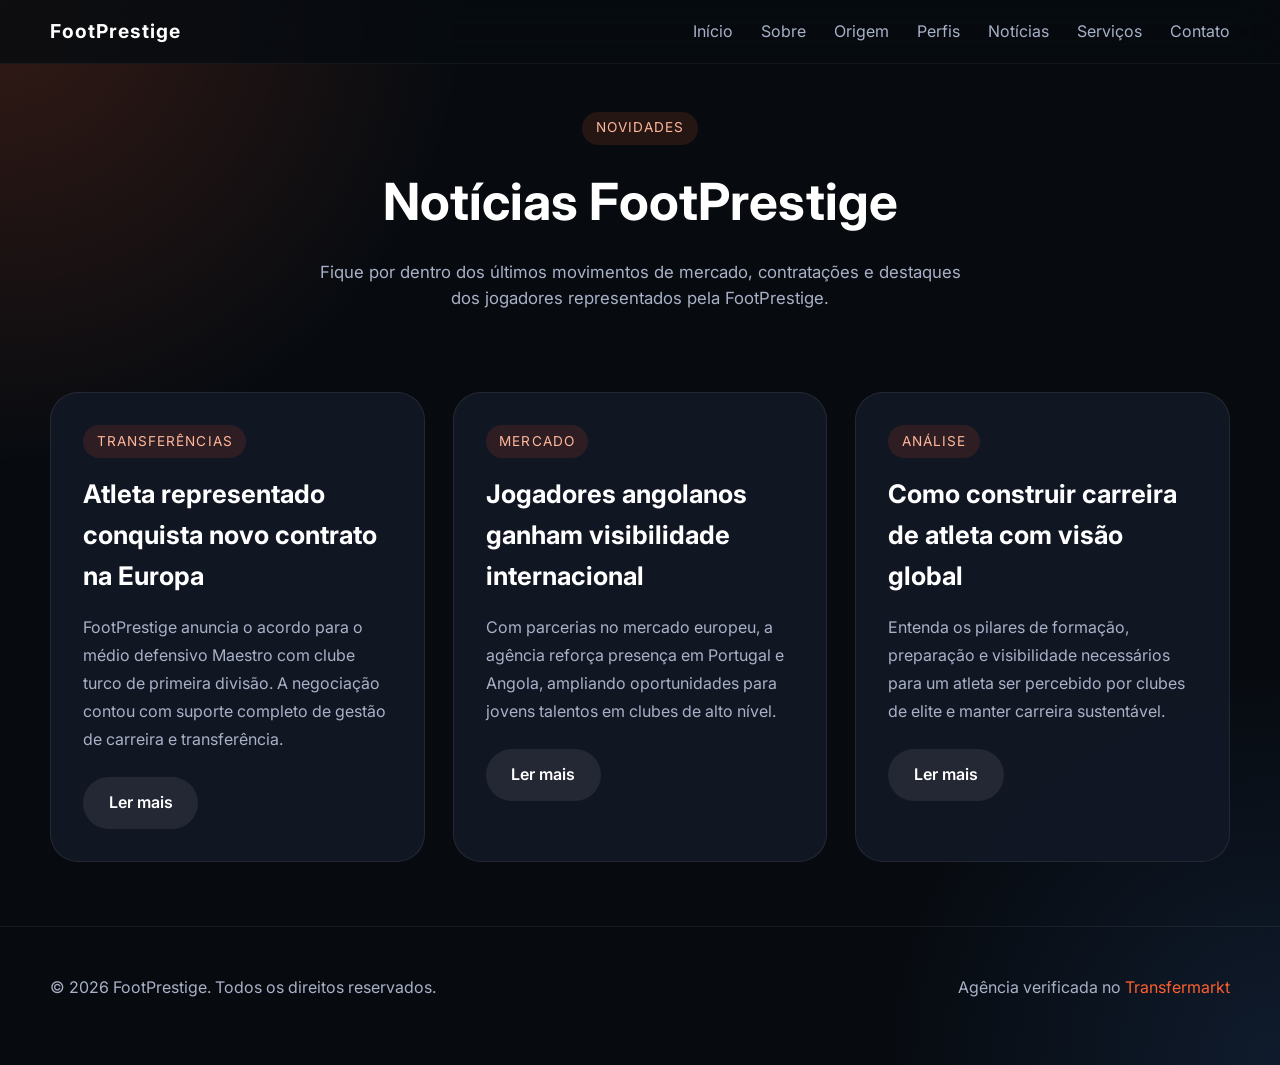
==== news.html @ 771ff5d2 "****" ====
<!DOCTYPE html>
<html lang="pt-BR">
<head>
  <meta charset="UTF-8" />
  <meta name="viewport" content="width=device-width, initial-scale=1.0" />
  <title>Notícias | FootPrestige</title>
  <link rel="stylesheet" href="common.css" />
  <link rel="stylesheet" href="news.css" />
  <link rel="preconnect" href="https://fonts.googleapis.com" />
  <link rel="preconnect" href="https://fonts.gstatic.com" crossorigin />
  <link href="https://fonts.googleapis.com/css2?family=Inter:wght@400;500;600;700;800&display=swap" rel="stylesheet" />
</head>
<body>
  <a class="skip-link" href="#main">Pular para o conteúdo</a>
  <header class="site-header">
    <div class="container header-inner">
      <a href="index.html" class="brand">FootPrestige</a>
      <button class="nav-toggle" aria-label="Abrir menu" id="navToggle" aria-controls="siteNav" aria-expanded="false">
        <span></span>
        <span></span>
        <span></span>
      </button>
      <nav class="site-nav" id="siteNav" role="navigation" aria-label="Menu principal">
        <a href="index.html#home">Início</a>
        <a href="index.html#about">Sobre</a>
        <a href="index.html#agency">Origem</a>
        <a href="players.html">Perfis</a>
        <a href="news.html">Notícias</a>
        <a href="index.html#services">Serviços</a>
        <a href="index.html#contact">Contato</a>
      </nav>
    </div>
  </header>

  <main id="main">
    <section class="hero-page">
      <div class="container">
        <div class="page-header">
          <span class="eyebrow">Novidades</span>
          <h1>Notícias FootPrestige</h1>
          <p>Fique por dentro dos últimos movimentos de mercado, contratações e destaques dos jogadores representados pela FootPrestige.</p>
        </div>
      </div>
    </section>

    <section class="news-section">
      <div class="container">
        <div class="news-grid">
          <article class="news-card">
            <span class="eyebrow">Transferências</span>
            <h2>Atleta representado conquista novo contrato na Europa</h2>
            <p>FootPrestige anuncia o acordo para o médio defensivo Maestro com clube turco de primeira divisão. A negociação contou com suporte completo de gestão de carreira e transferência.</p>
            <a class="btn btn-secondary" href="#">Ler mais</a>
          </article>

          <article class="news-card">
            <span class="eyebrow">Mercado</span>
            <h2>Jogadores angolanos ganham visibilidade internacional</h2>
            <p>Com parcerias no mercado europeu, a agência reforça presença em Portugal e Angola, ampliando oportunidades para jovens talentos em clubes de alto nível.</p>
            <a class="btn btn-secondary" href="#">Ler mais</a>
          </article>

          <article class="news-card">
            <span class="eyebrow">Análise</span>
            <h2>Como construir carreira de atleta com visão global</h2>
            <p>Entenda os pilares de formação, preparação e visibilidade necessários para um atleta ser percebido por clubes de elite e manter carreira sustentável.</p>
            <a class="btn btn-secondary" href="#">Ler mais</a>
          </article>
        </div>
      </div>
    </section>
  </main>

  <footer class="site-footer">
    <div class="container footer-inner">
      <p>&copy; 2026 FootPrestige. Todos os direitos reservados.</p>
      <p>Agência verificada no <a href="https://www.transfermarkt.com" target="_blank" rel="noopener">Transfermarkt</a></p>
    </div>
  </footer>

  <script src="script.js"></script>
</body>
</html>
---- common.css ----
:root {
  color-scheme: dark;
  font-family: 'Inter', sans-serif;
  font-size: 16px;
  line-height: 1.6;
  color: #f2f2f7;
  background: #060709;
  --bg: #070b10;
  --surface: rgba(18, 24, 37, 0.95);
  --surface-strong: #121927;
  --primary: #ff5f2e;
  --primary-soft: rgba(255, 95, 46, 0.18);
  --text-muted: #a9b1c7;
  --border: rgba(255, 255, 255, 0.08);
  --shadow: 0 24px 80px rgba(0, 0, 0, 0.24);
}

/* Accessibility helpers */
.skip-link {
  position: absolute;
  left: -999px;
  top: 8px;
  background: var(--primary);
  color: #07101f;
  padding: 0.5rem 0.9rem;
  border-radius: 8px;
  z-index: 9999;
  text-decoration: none;
}
.skip-link:focus {
  left: 1rem;
  top: 1rem;
}

:focus-visible {
  outline: 3px solid rgba(255,95,46,0.85);
  outline-offset: 3px;
}

* {
  box-sizing: border-box;
}

html {
  scroll-behavior: smooth;
}

body {
  margin: 0;
  min-height: 100vh;
  background: radial-gradient(circle at top left, rgba(255, 95, 46, 0.18), transparent 28%),
    radial-gradient(circle at bottom right, rgba(75, 142, 255, 0.12), transparent 24%),
    var(--bg);
}

img {
  max-width: 100%;
  display: block;
}

button,
input,
textarea {
  font: inherit;
}

.container {
  width: min(1180px, calc(100% - 2rem));
  margin: 0 auto;
}

.site-header {
  position: sticky;
  top: 0;
  z-index: 10;
  backdrop-filter: blur(18px);
  background: rgba(7, 11, 16, 0.82);
  border-bottom: 1px solid rgba(255, 255, 255, 0.05);
}

.header-inner {
  display: flex;
  align-items: center;
  justify-content: space-between;
  gap: 1rem;
  padding: 1rem 0;
}

.brand {
  color: #ffffff;
  font-size: 1.2rem;
  font-weight: 700;
  text-decoration: none;
  letter-spacing: 0.05em;
}

.site-nav {
  display: flex;
  gap: 1.75rem;
  align-items: center;
}

.site-nav a {
  color: var(--text-muted);
  text-decoration: none;
  transition: color 0.2s ease;
}

.site-nav a:hover,
.site-nav a:focus-visible {
  color: #ffffff;
}

.nav-toggle {
  display: none;
  border: none;
  background: transparent;
  cursor: pointer;
  padding: 0.3rem;
}

.nav-toggle span {
  display: block;
  width: 24px;
  height: 2px;
  margin: 5px 0;
  background: #fff;
  border-radius: 2px;
}

.eyebrow {
  display: inline-flex;
  padding: 0.35rem 0.85rem;
  border-radius: 999px;
  background: rgba(255, 95, 46, 0.12);
  color: #ffb79a;
  font-size: 0.85rem;
  letter-spacing: 0.08em;
  text-transform: uppercase;
}

.btn {
  display: inline-flex;
  align-items: center;
  justify-content: center;
  min-height: 52px;
  padding: 0 1.6rem;
  border-radius: 999px;
  font-weight: 600;
  text-decoration: none;
  transition: transform 0.2s ease, box-shadow 0.2s ease, background 0.2s ease;
}

.btn:hover {
  transform: translateY(-1px);
}

.btn-primary {
  background: var(--primary);
  color: #fff;
  box-shadow: 0 18px 38px rgba(255, 95, 46, 0.18);
}

.btn-secondary {
  background: rgba(255, 255, 255, 0.08);
  color: #fff;
}

.site-footer {
  border-top: 1px solid rgba(255, 255, 255, 0.06);
  padding: 2rem 0 3rem;
}

.footer-inner {
  display: flex;
  gap: 1rem;
  flex-wrap: wrap;
  justify-content: space-between;
  color: var(--text-muted);
}

.footer-inner a {
  color: var(--primary);
  text-decoration: none;
}

.footer-inner a:hover {
  text-decoration: underline;
}

@media (max-width: 720px) {
  .site-header {
    padding: 0 0.75rem;
  }

  .nav-toggle {
    display: inline-flex;
  }

  .site-nav {
    position: absolute;
    inset: 100% 0 0;
    margin: 0.75rem;
    border-radius: 26px;
    padding: 1.25rem;
    flex-direction: column;
    background: rgba(7, 11, 16, 0.96);
    border: 1px solid rgba(255, 255, 255, 0.07);
    opacity: 0;
    pointer-events: none;
    transform: translateY(-10px);
    transition: opacity 0.25s ease, transform 0.25s ease;
  }

  .site-nav.show {
    opacity: 1;
    pointer-events: auto;
    transform: translateY(0);
  }

  .site-nav a {
    padding: 0.9rem 0;
    border-bottom: 1px solid rgba(255, 255, 255, 0.06);
  }
}
---- news.css ----
/* News page styles */
.page-header {
  text-align: center;
  padding: 3rem 0 2rem;
}

.page-header h1 {
  font-size: clamp(2.5rem, 4vw, 3.5rem);
  margin: 1rem 0;
  color: #fff;
}

.page-header p {
  color: var(--text-muted);
  max-width: 42rem;
  margin: 1rem auto 0;
  font-size: 1.05rem;
}

.news-section {
  padding: 3rem 0 4rem;
}

.news-grid {
  display: grid;
  gap: 1.75rem;
  grid-template-columns: repeat(3, minmax(0, 1fr));
}

.news-card {
  background: var(--surface);
  border: 1px solid rgba(255, 255, 255, 0.08);
  border-radius: 28px;
  padding: 2rem;
}

.news-card .eyebrow {
  margin-bottom: 1rem;
}

.news-card h2 {
  margin: 0 0 1rem;
  color: #fff;
  font-size: 1.6rem;
}

.news-card p {
  color: var(--text-muted);
  line-height: 1.75;
  margin: 0 0 1.5rem;
}

@media (max-width: 960px) {
  .news-grid {
    grid-template-columns: 1fr;
  }
}
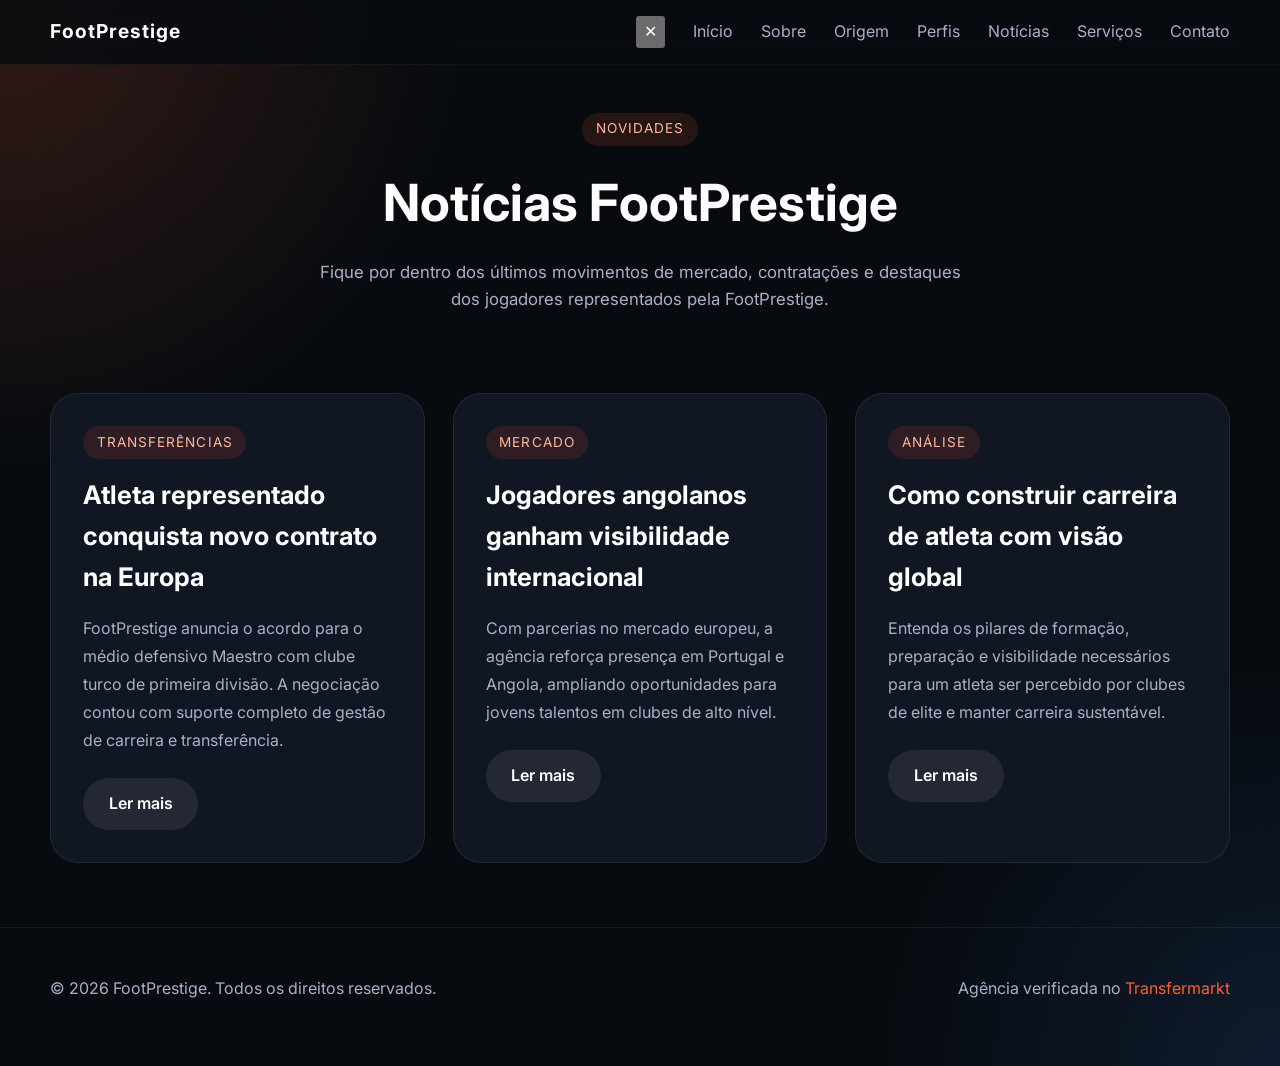
==== commit 071b0200: "atualizando o menu de navegação para incluir a página de notícias e adicionando botões de fechamento" ====
--- a/news.html
+++ b/news.html
@@ -21,6 +21,7 @@
         <span></span>
       </button>
       <nav class="site-nav" id="siteNav" role="navigation" aria-label="Menu principal">
+        <button class="nav-close" id="navClose" aria-label="Fechar menu">✕</button>
         <a href="index.html#home">Início</a>
         <a href="index.html#about">Sobre</a>
         <a href="index.html#agency">Origem</a>
--- a/common.css
+++ b/common.css
@@ -197,19 +197,22 @@
     display: inline-flex;
   }
 
+  /* Mobile: full-screen overlay menu for easier touch navigation */
   .site-nav {
-    position: absolute;
-    inset: 100% 0 0;
-    margin: 0.75rem;
-    border-radius: 26px;
-    padding: 1.25rem;
+    position: fixed;
+    inset: 0;
+    display: flex;
     flex-direction: column;
-    background: rgba(7, 11, 16, 0.96);
-    border: 1px solid rgba(255, 255, 255, 0.07);
+    justify-content: flex-start;
+    align-items: center;
+    padding-top: 4.5rem;
+    gap: 1rem;
+    background: rgba(7, 11, 16, 0.98);
+    border-radius: 0;
     opacity: 0;
     pointer-events: none;
-    transform: translateY(-10px);
-    transition: opacity 0.25s ease, transform 0.25s ease;
+    transform: translateY(-6px);
+    transition: opacity 200ms ease, transform 200ms ease;
   }
 
   .site-nav.show {
@@ -219,7 +222,31 @@
   }
 
   .site-nav a {
-    padding: 0.9rem 0;
-    border-bottom: 1px solid rgba(255, 255, 255, 0.06);
-  }
-}
+    display: block;
+    width: 100%;
+    text-align: center;
+    padding: 1.1rem 1.25rem;
+    font-size: 1.1rem;
+    border-bottom: 1px solid rgba(255, 255, 255, 0.04);
+    color: var(--text-muted);
+  }
+
+  .site-nav a:focus,
+  .site-nav a:hover {
+    color: #fff;
+    background: rgba(255,255,255,0.02);
+  }
+
+  .nav-close {
+    position: absolute;
+    top: 0.8rem;
+    right: 0.8rem;
+    background: transparent;
+    border: none;
+    color: #fff;
+    font-size: 1.25rem;
+    padding: 0.6rem 0.8rem;
+    border-radius: 12px;
+    cursor: pointer;
+  }
+}
